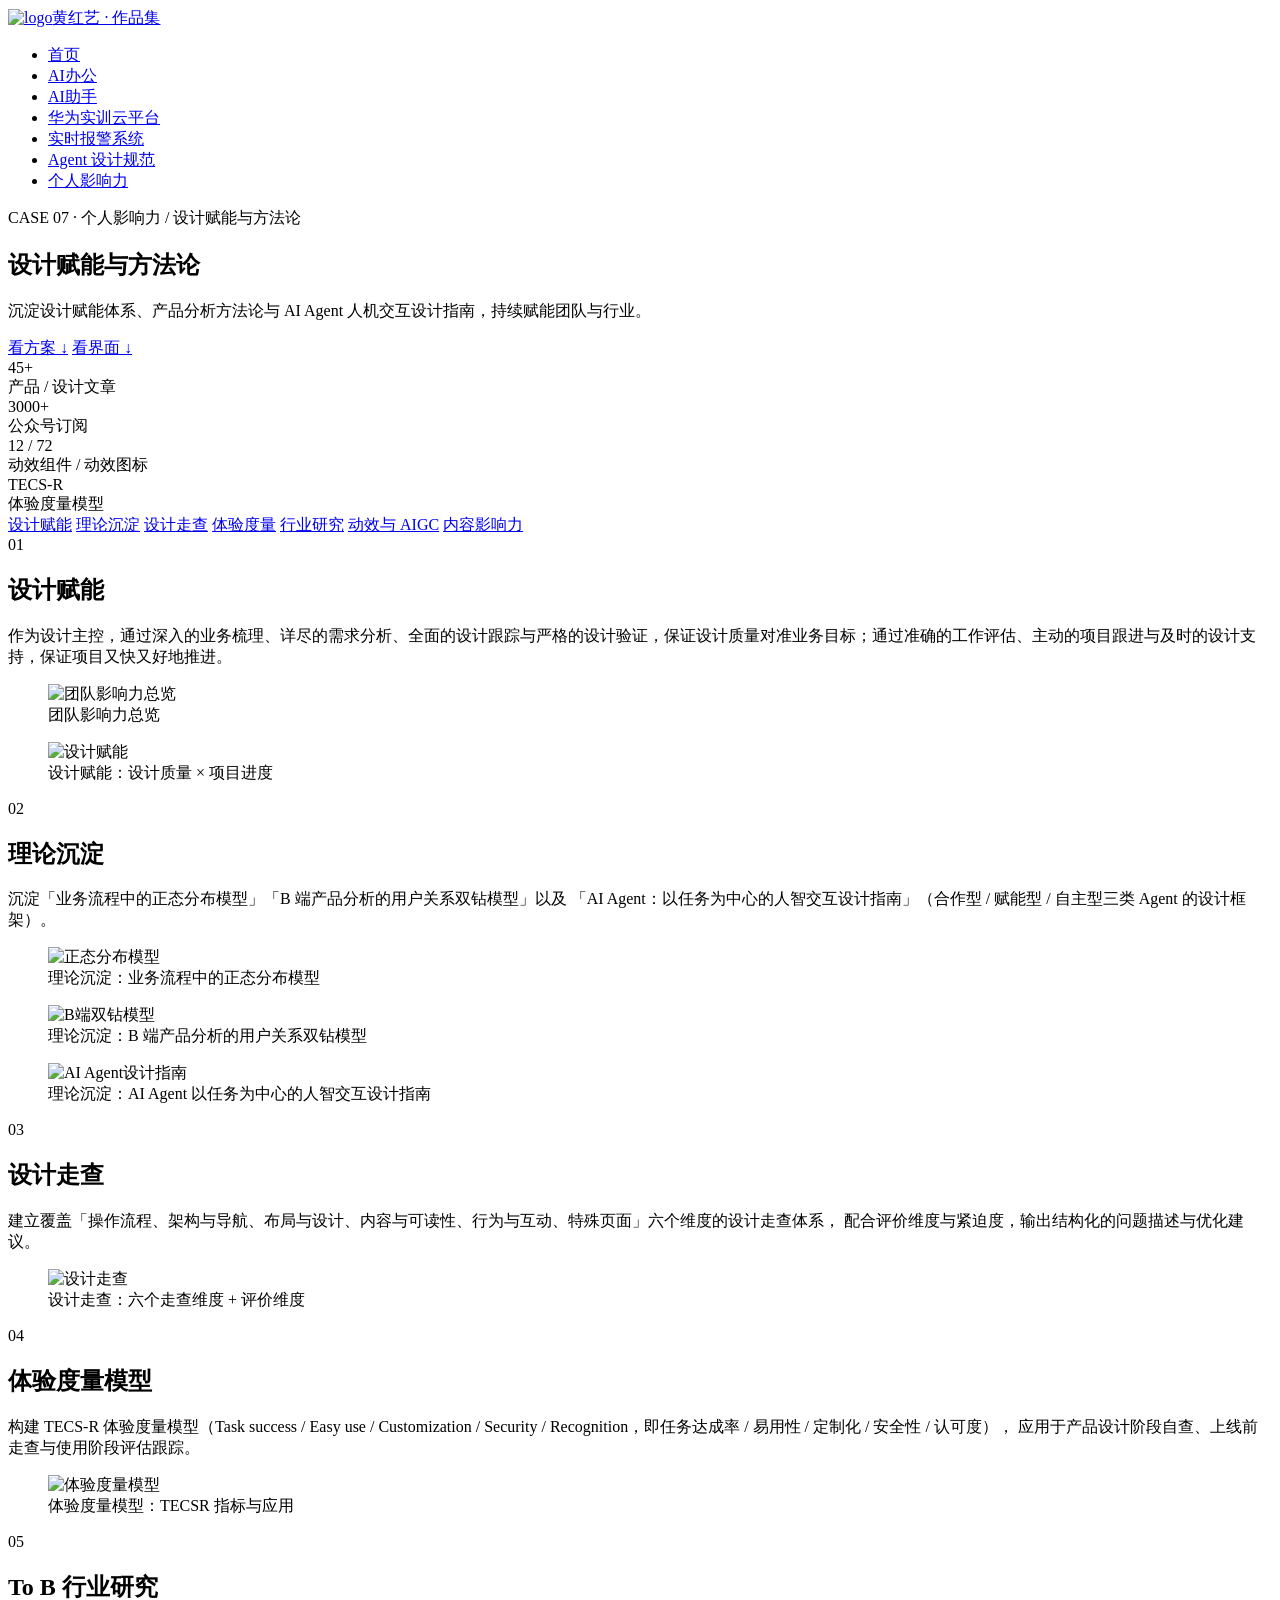
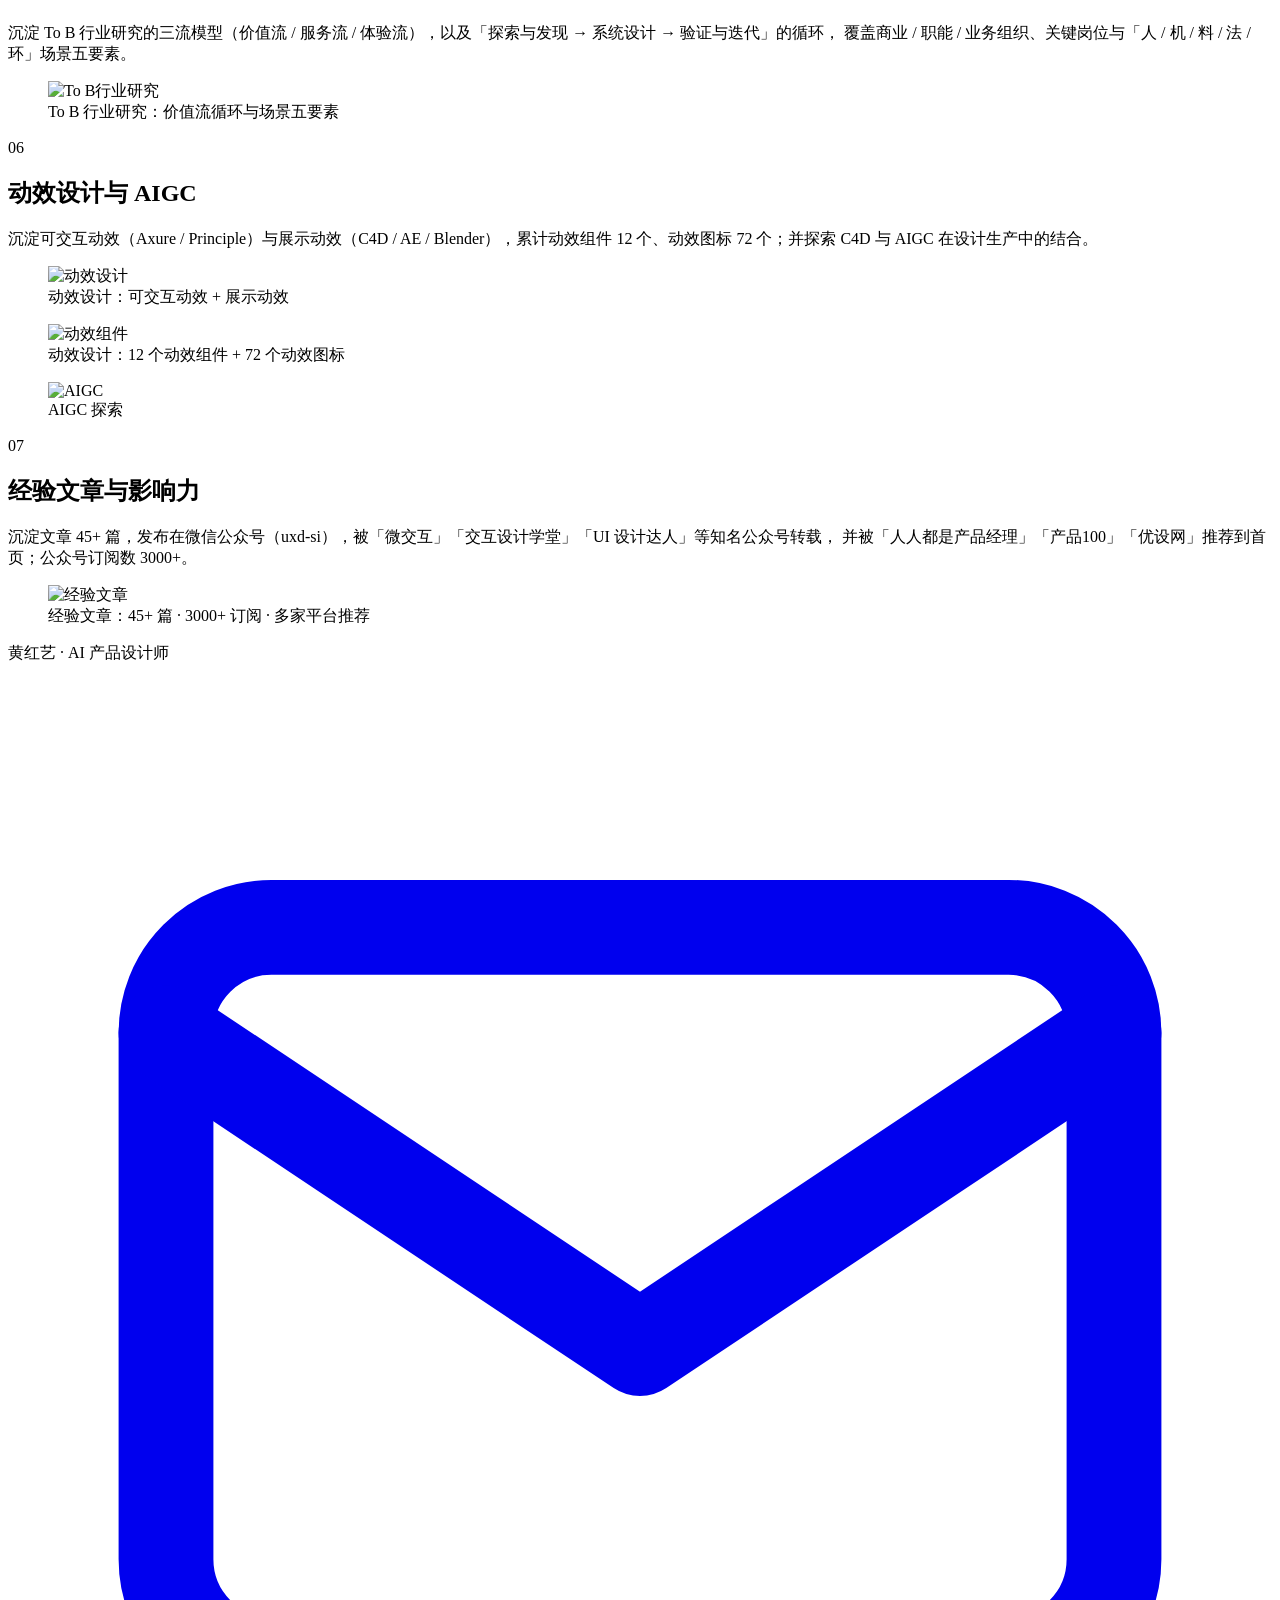
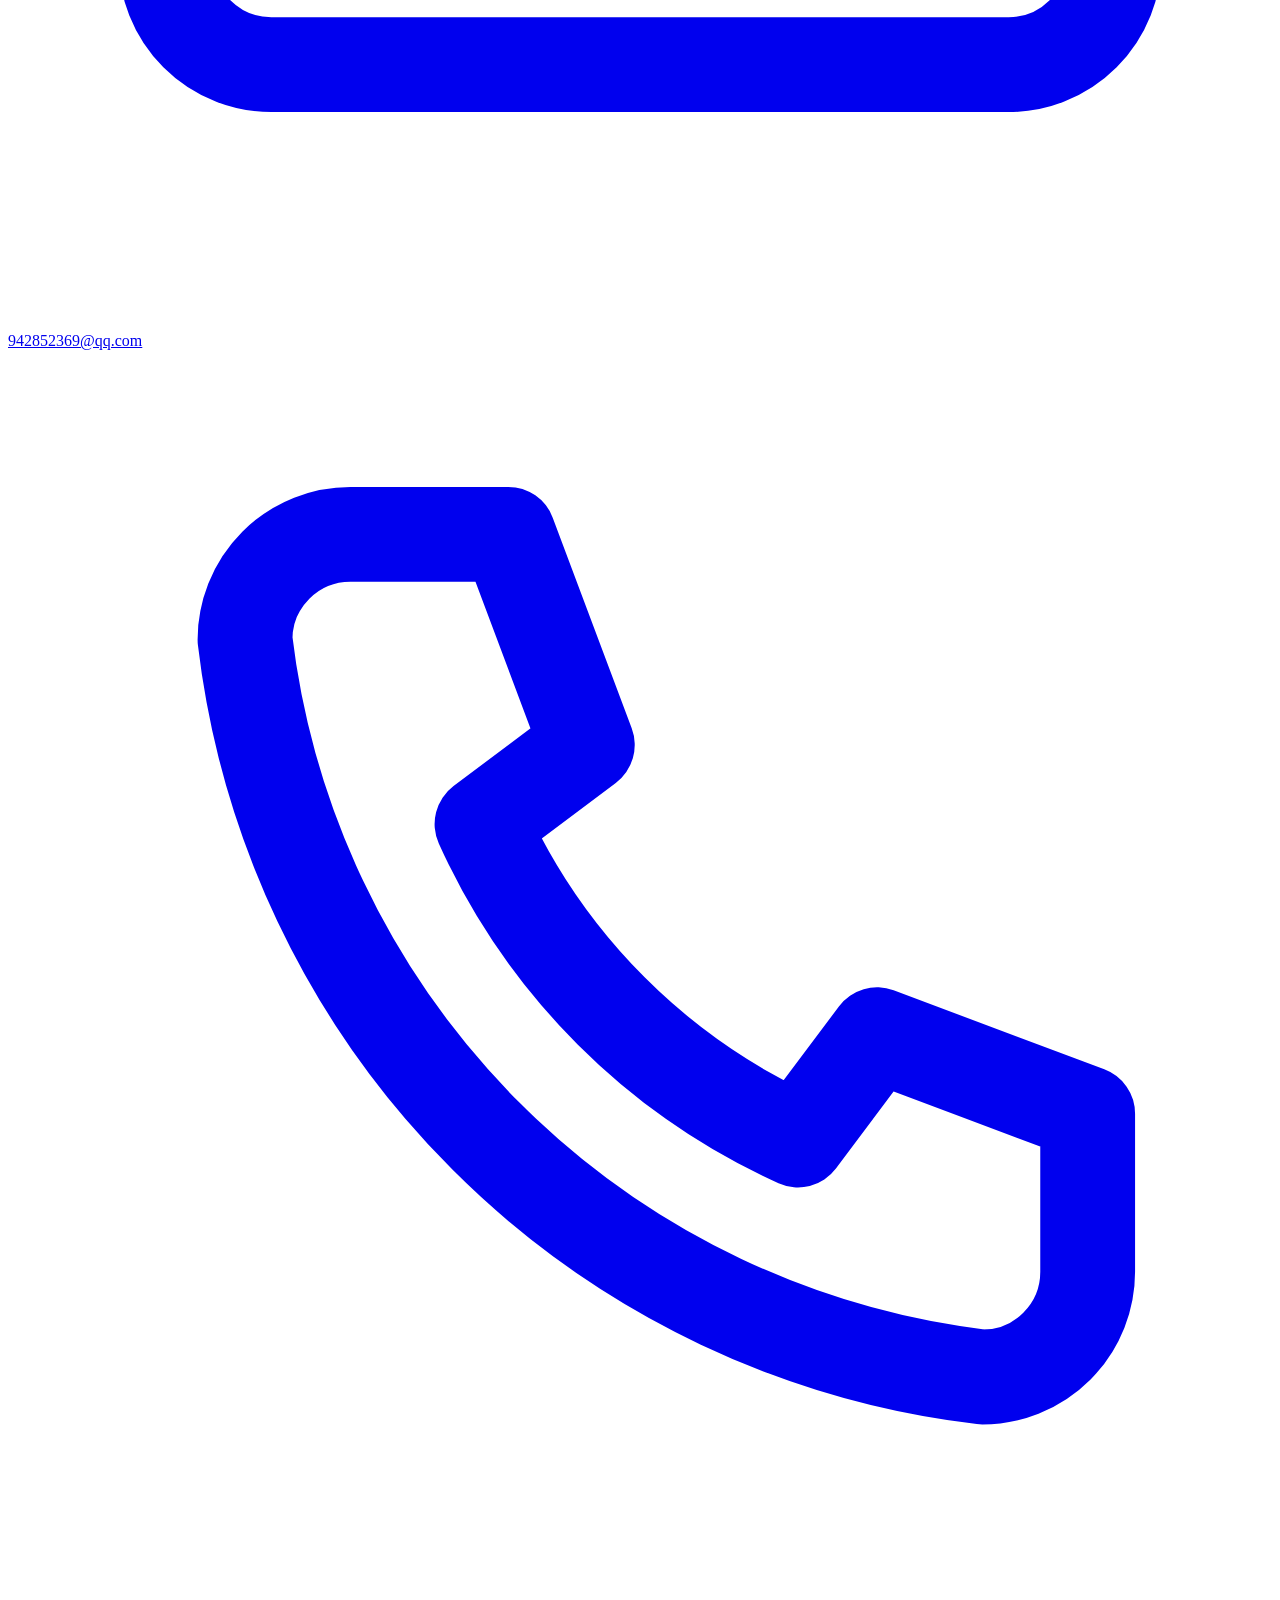
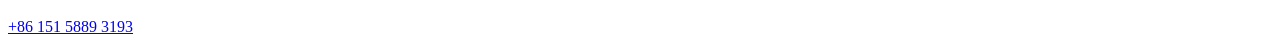
==== about-method/index.html @ c40023d9 "设计规范更名 Agent 设计规范；推演模块统一为图标+箭头+结论通栏；替换 9 张产品截图" ====
<!DOCTYPE html>
<html lang="zh-CN">
<head>
  <meta name="robots" content="noindex, nofollow">
  <meta charset="UTF-8">
  <meta name="viewport" content="width=device-width, initial-scale=1.0">
  <title>设计赋能与方法论 · 黄红艺作品集</title>
  <meta name="description" content="黄红艺的方法论沉淀：AI Agent 人机交互设计指南、体验度量模型、设计走查、45+ 篇产品/设计文章。">
  <link rel="stylesheet" href="../css/style.css">
  <link rel="stylesheet" href="../css/project-case.css">
</head>
<body class="project-case">

  <header class="site-header">
    <div class="container nav">
      <a class="brand" href="../index.html"><img src="../assets/img/logo.svg" alt="logo">黄红艺 · 作品集</a>
      <nav>
                <ul class="nav-links">
          <li><a href="../index.html">首页</a></li>
          <li><a href="../project-answer-work/index.html">AI办公</a></li>
          <li><a href="../project-answer/index.html">AI助手</a></li>
          <li><a href="../project-talent/index.html">华为实训云平台</a></li>
          <li><a href="../project-alarm/index.html">实时报警系统</a></li>
          <li><a href="../design-system/index.html">Agent 设计规范</a></li>
          <li><a href="index.html">个人影响力</a></li>
        </ul>
      </nav>
    </div>
  </header>

  <div class="page-scroll" id="pageScroll">

  <section class="project-hero">
    <div class="container">
      <div class="crumb">CASE 07 · 个人影响力 / 设计赋能与方法论</div>
      <h1>设计赋能与方法论</h1>
      <p class="lead">沉淀设计赋能体系、产品分析方法论与 AI Agent 人机交互设计指南，持续赋能团队与行业。</p>

      <div class="hero-actions">
        <a class="btn-pill btn-pill--primary" href="#m1">看方案 ↓</a>
        <a class="btn-pill" href="#m7">看界面 ↓</a>
      </div>
      <div class="stats">
        <div class="stat"><div class="num">45+</div><div class="label">产品 / 设计文章</div></div>
        <div class="stat"><div class="num">3000+</div><div class="label">公众号订阅</div></div>
        <div class="stat"><div class="num">12 / 72</div><div class="label">动效组件 / 动效图标</div></div>
        <div class="stat"><div class="num">TECS-R</div><div class="label">体验度量模型</div></div>
      </div>
    </div>
  </section>

  <nav class="toc" data-case-nav aria-label="章节索引">
    <div class="container toc__inner">
      <a href="#m1" data-spy="m1">设计赋能</a>
      <a href="#m2" data-spy="m2">理论沉淀</a>
      <a href="#m3" data-spy="m3">设计走查</a>
      <a href="#m4" data-spy="m4">体验度量</a>
      <a href="#m5" data-spy="m5">行业研究</a>
      <a href="#m6" data-spy="m6">动效与 AIGC</a>
      <a href="#m7" data-spy="m7">内容影响力</a>
    </div>
  </nav>


  <div class="container">

    <section class="module" id="m1">
      <div class="module-head"><span class="module-no">01</span><h2>设计赋能</h2></div>
      <p class="module-desc"><span class="ln">作为设计主控，通过深入的业务梳理、详尽的需求分析、全面的设计跟踪与严格的设计验证，保证设计质量对准业务目标；</span><span class="ln">通过准确的工作评估、主动的项目跟进与及时的设计支持，保证项目又快又好地推进。</span></p>
      <figure><img src="../assets/img/p49.webp" alt="团队影响力总览" loading="lazy" decoding="async" width="1600" height="900"><figcaption>团队影响力总览</figcaption></figure>
      <figure><img src="../assets/img/p50.webp" alt="设计赋能" loading="lazy" decoding="async" width="1600" height="900"><figcaption>设计赋能：设计质量 × 项目进度</figcaption></figure>
    </section>

    <section class="module" id="m2">
      <div class="module-head"><span class="module-no">02</span><h2>理论沉淀</h2></div>
      <p class="module-desc">
        沉淀「业务流程中的正态分布模型」「B 端产品分析的用户关系双钻模型」以及
        「AI Agent：以任务为中心的人智交互设计指南」（合作型 / 赋能型 / 自主型三类 Agent 的设计框架）。
      </p>
      <figure><img src="../assets/img/p51.webp" alt="正态分布模型" loading="lazy" decoding="async" width="1600" height="900"><figcaption>理论沉淀：业务流程中的正态分布模型</figcaption></figure>
      <figure><img src="../assets/img/p52.webp" alt="B端双钻模型" loading="lazy" decoding="async" width="1600" height="900"><figcaption>理论沉淀：B 端产品分析的用户关系双钻模型</figcaption></figure>
      <figure><img src="../assets/img/p53.webp" alt="AI Agent设计指南" loading="lazy" decoding="async" width="1600" height="900"><figcaption>理论沉淀：AI Agent 以任务为中心的人智交互设计指南</figcaption></figure>
    </section>

    <section class="module" id="m3">
      <div class="module-head"><span class="module-no">03</span><h2>设计走查</h2></div>
      <p class="module-desc">
        建立覆盖「操作流程、架构与导航、布局与设计、内容与可读性、行为与互动、特殊页面」六个维度的设计走查体系，
        配合评价维度与紧迫度，输出结构化的问题描述与优化建议。
      </p>
      <figure><img src="../assets/img/p54.webp" alt="设计走查" loading="lazy" decoding="async" width="1600" height="900"><figcaption>设计走查：六个走查维度 + 评价维度</figcaption></figure>
    </section>

    <section class="module" id="m4">
      <div class="module-head"><span class="module-no">04</span><h2>体验度量模型</h2></div>
      <p class="module-desc">
        构建 TECS-R 体验度量模型（Task success / Easy use / Customization / Security / Recognition，即任务达成率 / 易用性 / 定制化 / 安全性 / 认可度），
        应用于产品设计阶段自查、上线前走查与使用阶段评估跟踪。
      </p>
      <figure><img src="../assets/img/p55.webp" alt="体验度量模型" loading="lazy" decoding="async" width="1600" height="900"><figcaption>体验度量模型：TECSR 指标与应用</figcaption></figure>
    </section>

    <section class="module" id="m5">
      <div class="module-head"><span class="module-no">05</span><h2>To B 行业研究</h2></div>
      <p class="module-desc">
        沉淀 To B 行业研究的三流模型（价值流 / 服务流 / 体验流），以及「探索与发现 → 系统设计 → 验证与迭代」的循环，
        覆盖商业 / 职能 / 业务组织、关键岗位与「人 / 机 / 料 / 法 / 环」场景五要素。
      </p>
      <figure><img src="../assets/img/p56.webp" alt="To B行业研究" loading="lazy" decoding="async" width="1600" height="900"><figcaption>To B 行业研究：价值流循环与场景五要素</figcaption></figure>
    </section>

    <section class="module" id="m6">
      <div class="module-head"><span class="module-no">06</span><h2>动效设计与 AIGC</h2></div>
      <p class="module-desc"><span class="ln">沉淀可交互动效（Axure / Principle）与展示动效（C4D / AE / Blender），累计动效组件 12 个、动效图标 72 个；</span><span class="ln">并探索 C4D 与 AIGC 在设计生产中的结合。</span></p>
      <figure><img src="../assets/img/p57.webp" alt="动效设计" loading="lazy" decoding="async" width="1600" height="900"><figcaption>动效设计：可交互动效 + 展示动效</figcaption></figure>
      <figure><img src="../assets/img/p58.webp" alt="动效组件" loading="lazy" decoding="async" width="1600" height="900"><figcaption>动效设计：12 个动效组件 + 72 个动效图标</figcaption></figure>
      <figure><img src="../assets/img/p60.webp" alt="AIGC" loading="lazy" decoding="async" width="1600" height="900"><figcaption>AIGC 探索</figcaption></figure>
    </section>

    <section class="module" id="m7">
      <div class="module-head"><span class="module-no">07</span><h2>经验文章与影响力</h2></div>
      <p class="module-desc"><span class="ln">沉淀文章 45+ 篇，发布在微信公众号（uxd-si），被「微交互」「交互设计学堂」「UI 设计达人」等知名公众号转载， 并被「人人都是产品经理」「产品100」「优设网」推荐到首页；</span><span class="ln">公众号订阅数 3000+。</span></p>
      <figure><img src="../assets/img/p61.webp" alt="经验文章" loading="lazy" decoding="async" width="1600" height="900"><figcaption>经验文章：45+ 篇 · 3000+ 订阅 · 多家平台推荐</figcaption></figure>
    </section>

  </div>

  <footer class="site-footer">
    <div class="container">
      <span>黄红艺 · AI 产品设计师</span>
      <span class="footer-contact">
        <a href="mailto:942852369@qq.com"><svg viewBox="0 0 24 24" fill="none" stroke="currentColor" stroke-width="1.8" stroke-linecap="round" stroke-linejoin="round"><rect x="3" y="5" width="18" height="14" rx="2"/><path d="M3 7l9 6 9-6"/></svg>942852369@qq.com</a>
        <a href="tel:+8615158893193"><svg viewBox="0 0 24 24" fill="none" stroke="currentColor" stroke-width="1.8" stroke-linecap="round" stroke-linejoin="round"><path d="M6.5 3.5h3l1.5 4-2 1.5a12 12 0 0 0 6 6l1.5-2 4 1.5v3a2 2 0 0 1-2 2A16 16 0 0 1 4.5 5.5a2 2 0 0 1 2-2z"/></svg>+86 151 5889 3193</a>
      </span>
    </div>
  </footer>
  </div>

  <script src="../js/main.js"></script>
</body>
</html>
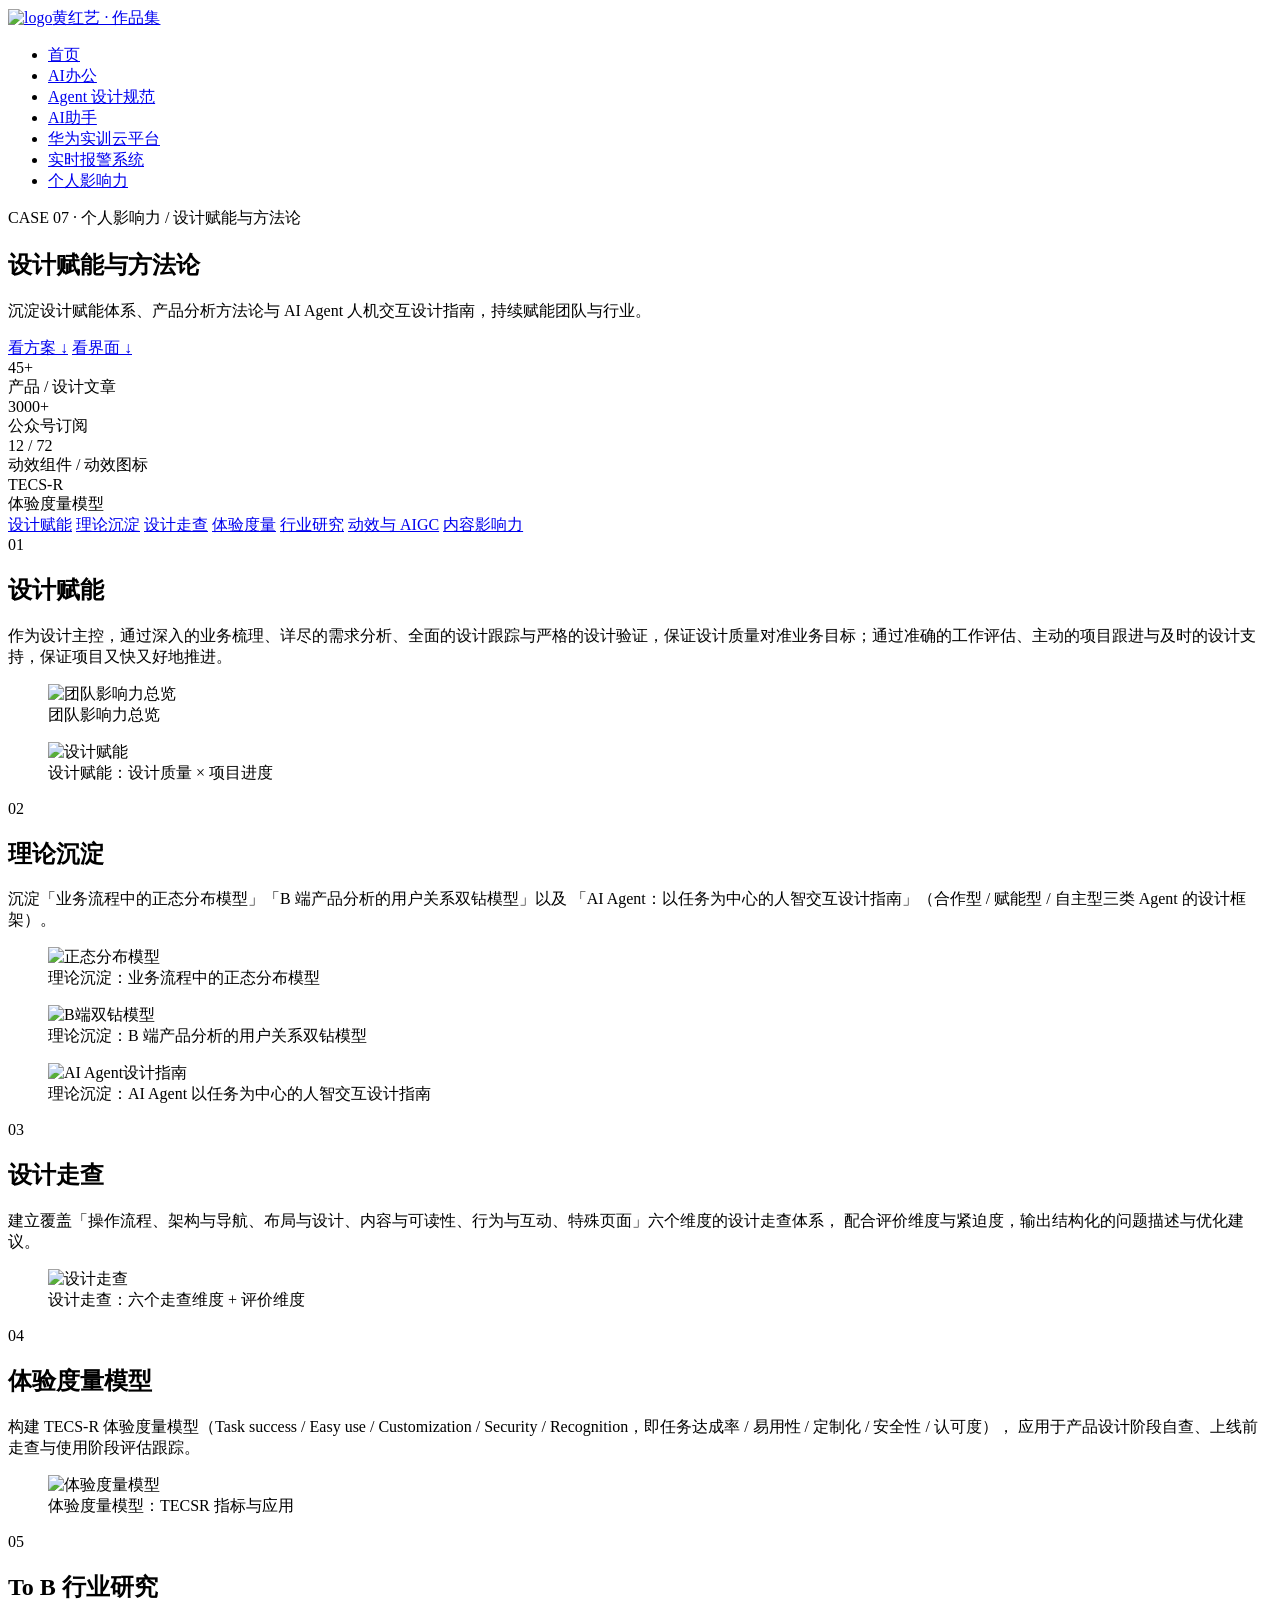
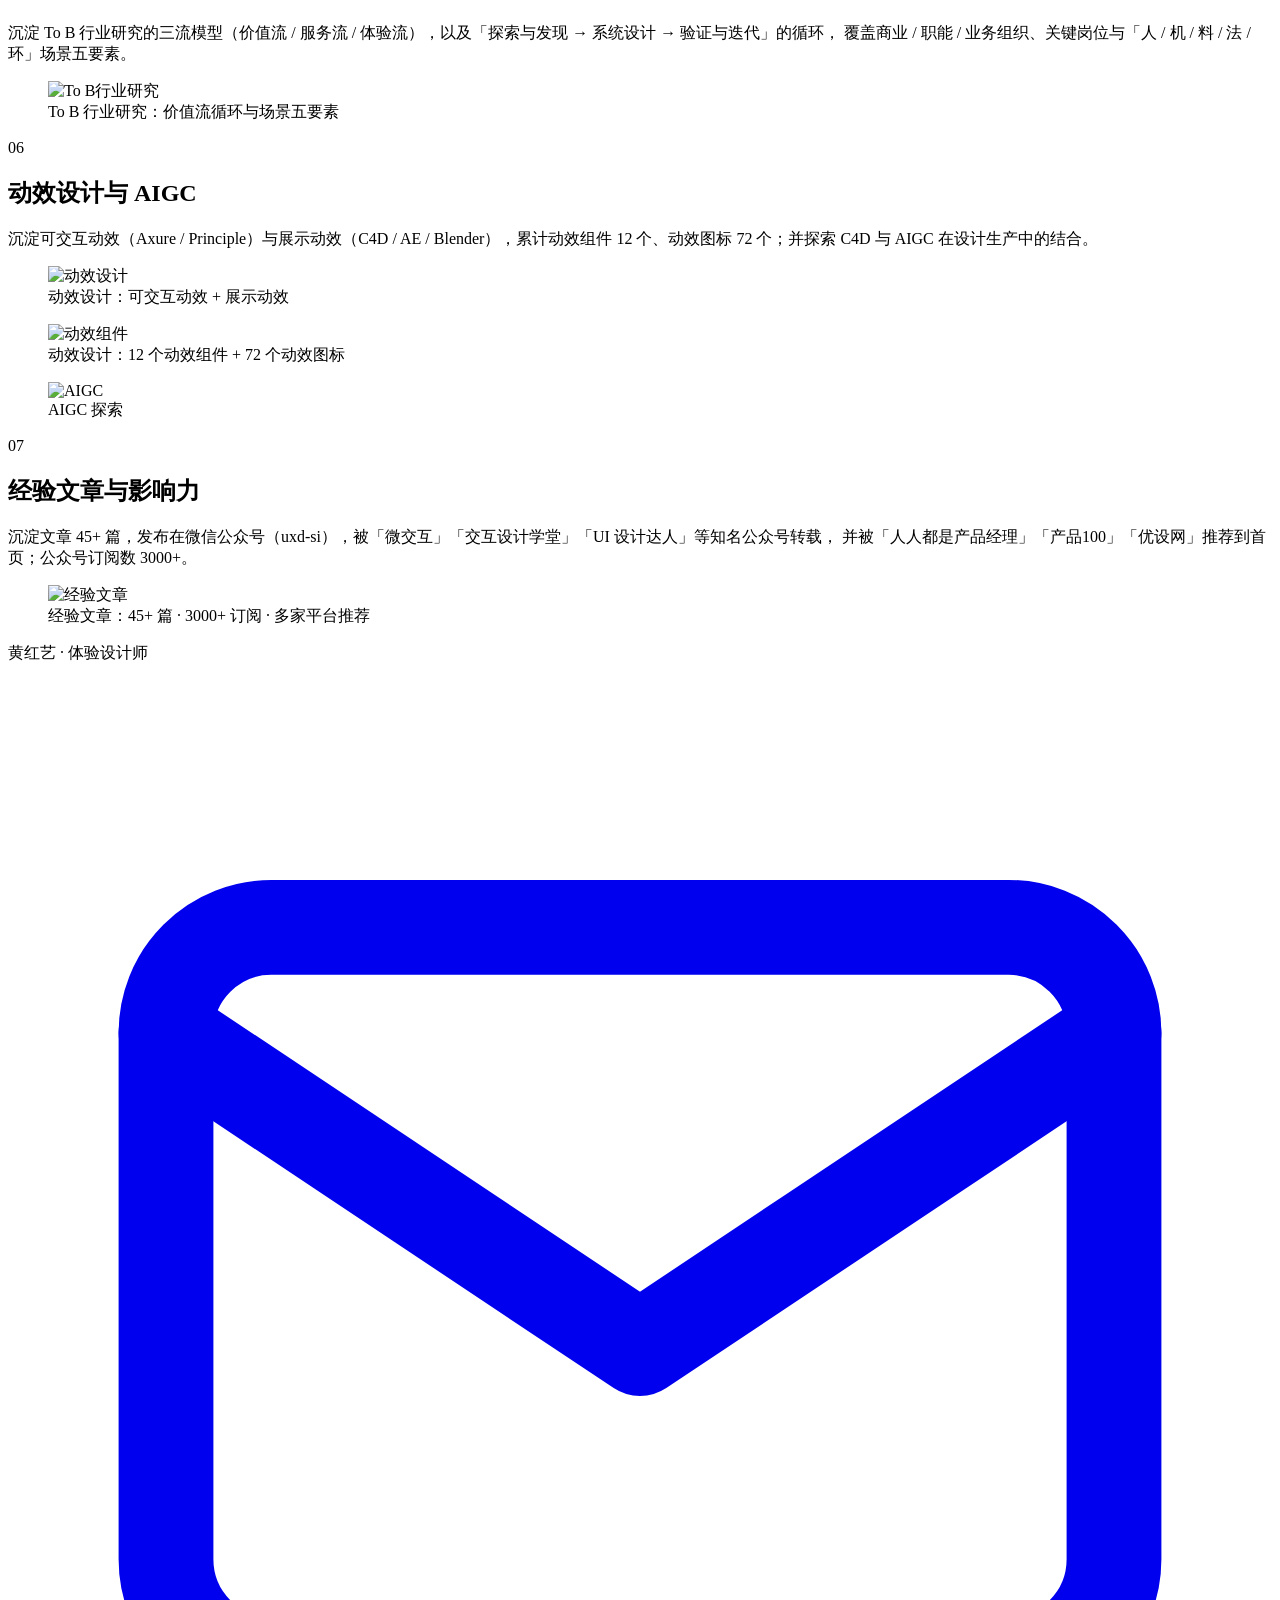
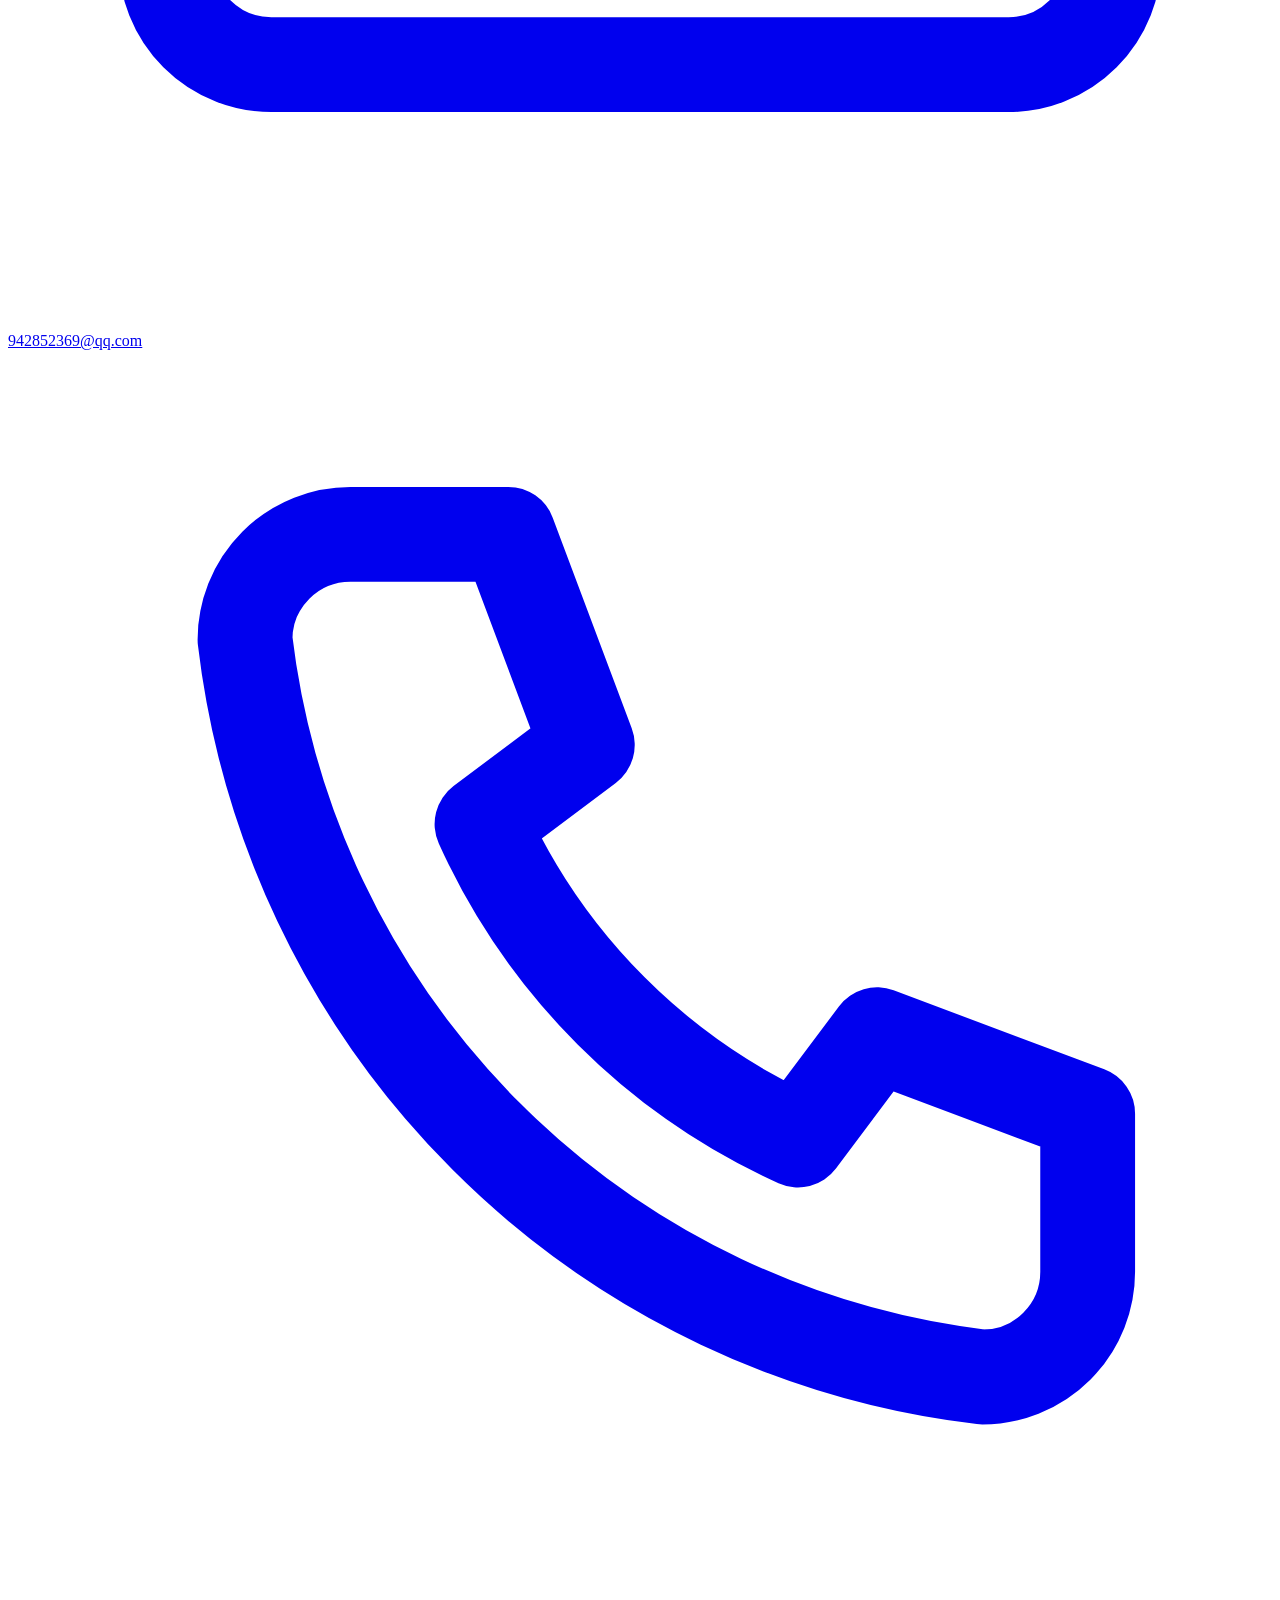
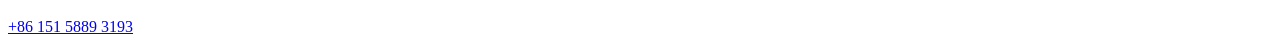
==== commit 19c582e3: "首页转向设计师视角；顶部导航顺序调整为 Agent 设计规范在 AI助手 之前" ====
--- a/about-method/index.html
+++ b/about-method/index.html
@@ -18,10 +18,10 @@
                 <ul class="nav-links">
           <li><a href="../index.html">首页</a></li>
           <li><a href="../project-answer-work/index.html">AI办公</a></li>
+          <li><a href="../design-system/index.html">Agent 设计规范</a></li>
           <li><a href="../project-answer/index.html">AI助手</a></li>
           <li><a href="../project-talent/index.html">华为实训云平台</a></li>
           <li><a href="../project-alarm/index.html">实时报警系统</a></li>
-          <li><a href="../design-system/index.html">Agent 设计规范</a></li>
           <li><a href="index.html">个人影响力</a></li>
         </ul>
       </nav>
@@ -127,7 +127,7 @@
 
   <footer class="site-footer">
     <div class="container">
-      <span>黄红艺 · AI 产品设计师</span>
+      <span>黄红艺 · 体验设计师</span>
       <span class="footer-contact">
         <a href="mailto:942852369@qq.com"><svg viewBox="0 0 24 24" fill="none" stroke="currentColor" stroke-width="1.8" stroke-linecap="round" stroke-linejoin="round"><rect x="3" y="5" width="18" height="14" rx="2"/><path d="M3 7l9 6 9-6"/></svg>942852369@qq.com</a>
         <a href="tel:+8615158893193"><svg viewBox="0 0 24 24" fill="none" stroke="currentColor" stroke-width="1.8" stroke-linecap="round" stroke-linejoin="round"><path d="M6.5 3.5h3l1.5 4-2 1.5a12 12 0 0 0 6 6l1.5-2 4 1.5v3a2 2 0 0 1-2 2A16 16 0 0 1 4.5 5.5a2 2 0 0 1 2-2z"/></svg>+86 151 5889 3193</a>
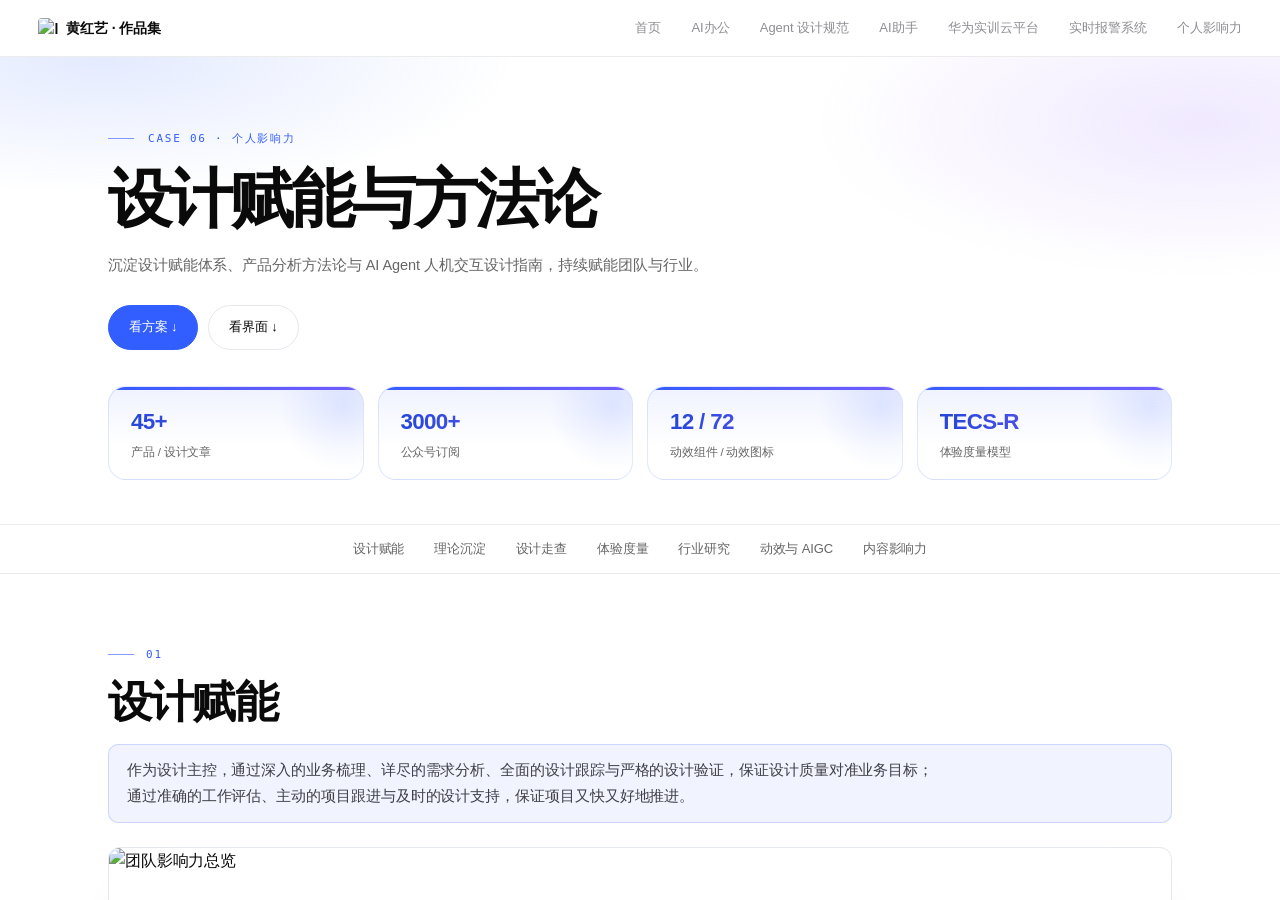
==== commit b0cb62a5: "作品集改版：亮点卡片、编号重排、顶部对齐与头像更新" ====
--- a/about-method/index.html
+++ b/about-method/index.html
@@ -32,7 +32,7 @@
 
   <section class="project-hero">
     <div class="container">
-      <div class="crumb">CASE 07 · 个人影响力 / 设计赋能与方法论</div>
+      <div class="crumb">CASE 06 · 个人影响力</div>
       <h1>设计赋能与方法论</h1>
       <p class="lead">沉淀设计赋能体系、产品分析方法论与 AI Agent 人机交互设计指南，持续赋能团队与行业。</p>
 
@@ -40,11 +40,11 @@
         <a class="btn-pill btn-pill--primary" href="#m1">看方案 ↓</a>
         <a class="btn-pill" href="#m7">看界面 ↓</a>
       </div>
-      <div class="stats">
-        <div class="stat"><div class="num">45+</div><div class="label">产品 / 设计文章</div></div>
-        <div class="stat"><div class="num">3000+</div><div class="label">公众号订阅</div></div>
-        <div class="stat"><div class="num">12 / 72</div><div class="label">动效组件 / 动效图标</div></div>
-        <div class="stat"><div class="num">TECS-R</div><div class="label">体验度量模型</div></div>
+      <div class="hero-highlights">
+        <div class="hl-card"><b>45+</b><span>产品 / 设计文章</span></div>
+        <div class="hl-card"><b>3000+</b><span>公众号订阅</span></div>
+        <div class="hl-card"><b>12 / 72</b><span>动效组件 / 动效图标</span></div>
+        <div class="hl-card"><b>TECS-R</b><span>体验度量模型</span></div>
       </div>
     </div>
   </section>
--- a/css/style.css
+++ b/css/style.css
@@ -0,0 +1,828 @@
+/* =========================================================
+   黄红艺 · 作品集 — 极简排版版（Editorial Minimal）
+   参考：Rauno Freiberg / Emil Kowalski / Mobbin
+   原则：黑白灰 / 超大字号 / 紧字距 / 细分割线 / 大量留白
+   ========================================================= */
+
+:root {
+  --bg: #ffffff;
+  --ink: #0a0a0a;
+  --ink-2: #3f3f46;
+  --muted: #8e8e93;
+  --muted-2: #aeaeb2;
+  --hair: #ececec;
+  --hair-strong: #d4d4d4;
+  --soft: #f6f6f6;
+  --max-w: 1120px;
+  --ease: cubic-bezier(.22, .7, .28, 1);
+  --font: -apple-system, BlinkMacSystemFont, "SF Pro Display", "SF Pro Text",
+          "Helvetica Neue", "PingFang SC", "Hiragino Sans GB",
+          "Microsoft YaHei", sans-serif;
+}
+
+* { box-sizing: border-box; margin: 0; padding: 0; }
+
+html { height: 100%; scroll-behavior: smooth; -webkit-text-size-adjust: 100%; }
+
+body {
+  font-family: var(--font);
+  color: var(--ink);
+  background: var(--bg);
+  font-size: 16px;
+  line-height: 1.6;
+  letter-spacing: -0.01em;
+  line-break: strict;
+  word-break: normal;
+  -webkit-font-smoothing: antialiased;
+  -moz-osx-font-smoothing: grayscale;
+  /* 页面本身不滚动：滚动交给 .page-scroll，滚动条只出现在顶栏下方 */
+  height: 100%;
+  display: flex;
+  flex-direction: column;
+  overflow: hidden;
+}
+
+/* 顶栏固定在上方，不参与滚动 */
+body > .site-header { flex: 0 0 auto; }
+
+/* 正文滚动区：占满顶栏以下的剩余高度 */
+.page-scroll {
+  flex: 1 1 auto;
+  min-height: 0;
+  overflow-y: auto;
+  overflow-x: clip;
+  scroll-behavior: smooth;
+  overscroll-behavior-y: contain;
+  -webkit-overflow-scrolling: touch;
+}
+
+img { max-width: 100%; display: block; }
+a { color: inherit; text-decoration: none; }
+::selection { background: var(--ink); color: #fff; }
+
+.container {
+  max-width: var(--max-w);
+  margin-left: auto; margin-right: auto;
+  padding-left: 28px; padding-right: 28px;
+}
+
+/* ---------- 排版规则：阅读宽度 / 断行 ---------- */
+h1, h2, h3 { text-wrap: balance; }
+p, figcaption, .fishbone .node-detail { text-wrap: pretty; }
+.h1-pre {
+  display: block;
+  margin-bottom: 10px;
+  font-size: .4em;
+  font-weight: 600;
+  line-height: 1.25;
+  letter-spacing: -.02em;
+  color: #1a1a1a;
+}
+.hero .intro, .project-hero .lead, .module .module-desc { text-wrap: balance; }
+.ln { display: block; }
+.hero .meta a, .hero .meta span,
+.footer-contact a,
+.stat .num, .tag, .badge,
+.index-no, .module-no { white-space: nowrap; }
+
+/* ---------- 小标签 ---------- */
+.eyebrow {
+  display: inline-block;
+  font-size: 11px;
+  font-weight: 500;
+  letter-spacing: .14em;
+  text-transform: uppercase;
+  color: var(--muted);
+}
+
+/* ---------- 顶部导航 ---------- */
+.site-header {
+  position: relative; z-index: 50;
+  background: rgba(255, 255, 255, .82);
+  -webkit-backdrop-filter: saturate(180%) blur(20px);
+  backdrop-filter: saturate(180%) blur(20px);
+  border-bottom: 1px solid var(--hair);
+}
+.site-header .container.nav {
+  max-width: none;
+  width: 100%;
+  padding-left: clamp(20px, 3vw, 40px);
+  padding-right: clamp(20px, 3vw, 40px);
+}
+.nav { display: flex; align-items: center; justify-content: space-between; height: 56px; }
+.nav .brand {
+  display: flex; align-items: center; gap: 8px;
+  flex: 0 0 auto; white-space: nowrap;
+  font-size: 14px; font-weight: 600; letter-spacing: -0.01em;
+}
+.nav .brand img { width: 20px; height: 20px; border-radius: 4px; }
+.nav-links { display: flex; gap: 30px; list-style: none; height: 100%; }
+.nav-links a {
+  position: relative;
+  display: flex; align-items: center; height: 100%;
+  font-size: 13px; color: var(--muted); letter-spacing: 0;
+  transition: color .2s var(--ease);
+}
+.nav-links a:hover { color: var(--ink); }
+.nav-links a.active { color: var(--ink); }
+.nav-links a.active::after {
+  content: "";
+  position: absolute; left: 0; right: 0; bottom: -1px;
+  height: 1px; background: var(--ink);
+}
+
+/* ---------- Hero ---------- */
+.hero { padding-top: 128px; padding-bottom: 96px; }
+.hero-top { display: flex; align-items: center; gap: 16px; margin-bottom: 32px; }
+.hero-avatar {
+  width: 48px; height: 48px; border-radius: 50%;
+  object-fit: cover; background: var(--soft);
+}
+.hero h1 {
+  font-size: clamp(56px, 10vw, 128px);
+  font-weight: 600;
+  letter-spacing: -0.05em;
+  line-height: 0.92;
+}
+.hero .role {
+  font-size: clamp(18px, 2.2vw, 24px);
+  color: var(--ink-2);
+  margin-top: 28px;
+  letter-spacing: -0.015em;
+}
+.hero .intro {
+  max-width: 1040px;
+  color: var(--muted);
+  font-size: 16px;
+  line-height: 1.7;
+  margin-top: 20px;
+}
+.hero .meta {
+  display: flex; flex-wrap: wrap; gap: 6px 26px;
+  margin-top: 36px;
+  font-size: 13px; color: var(--muted);
+}
+.hero .meta a, .hero .meta span {
+  display: inline-flex; align-items: center; gap: 6px;
+  color: var(--muted);
+}
+.hero .meta a { border-bottom: 1px solid transparent; transition: border-color .2s; }
+.hero .meta a:hover { border-bottom-color: var(--muted); }
+.hero .meta svg { width: 14px; height: 14px; flex: 0 0 auto; }
+.hero .tags { display: flex; flex-wrap: wrap; gap: 8px; margin-top: 24px; }
+.tag {
+  font-size: 11px; letter-spacing: .08em; text-transform: uppercase;
+  color: var(--muted);
+  border: 1px solid var(--hair);
+  border-radius: 99px;
+  padding: 5px 12px;
+}
+
+/* ---------- 通用区块 ---------- */
+.section { padding-top: 88px; padding-bottom: 88px; }
+.section-head { margin-bottom: 48px; }
+.section-head .eyebrow { display: block; margin-bottom: 14px; }
+.section-title {
+  font-size: clamp(32px, 4vw, 48px);
+  font-weight: 600;
+  letter-spacing: -0.035em;
+  line-height: 1.05;
+}
+
+/* ---------- 工作经历：鱼骨图（细线版） ---------- */
+.fishbone { position: relative; min-height: 460px; padding: 16px 0 40px; }
+.fishbone .spine {
+  position: absolute; left: 3%; right: 3%; top: 50%;
+  height: 1px; background: var(--hair-strong);
+}
+.fishbone .spine::after {
+  content: ""; position: absolute; right: -8px; top: 50%;
+  transform: translateY(-50%);
+  border: 6px solid transparent; border-left-color: var(--hair-strong);
+}
+.fishbone .now-label {
+  position: absolute; right: 3%; top: 50%;
+  transform: translate(18px, -170%);
+  font-size: 10px; font-weight: 500; letter-spacing: .14em;
+  text-transform: uppercase; color: var(--muted-2);
+}
+.fishbone .bone { position: absolute; top: 50%; width: 0; height: 0; z-index: 1; }
+.fishbone .dot {
+  position: absolute; left: -4px; top: -4px;
+  width: 8px; height: 8px; border-radius: 50%;
+  background: var(--ink);
+  box-shadow: 0 0 0 4px #fff;
+  z-index: 3;
+}
+.fishbone .rib {
+  position: absolute; left: -28px; top: 0;
+  width: 56px; height: 1px; background: var(--hair-strong);
+  transform-origin: center; z-index: 1;
+}
+.fishbone .bone.up .rib { transform: rotate(-28deg); }
+.fishbone .bone.down .rib { transform: rotate(28deg); }
+
+.fishbone .node {
+  position: absolute; left: 0;
+  transform: translateX(-50%);
+  width: 250px;
+  background: #fff;
+  border: 1px solid var(--hair);
+  border-radius: 10px;
+  padding: 18px 20px;
+  cursor: default; z-index: 2;
+  transition: border-color .3s var(--ease), transform .3s var(--ease), background .3s var(--ease);
+}
+.fishbone .bone.up .node { bottom: 56px; }
+.fishbone .bone.down .node { top: 56px; }
+.fishbone .node:hover {
+  border-color: var(--hair-strong);
+  transform: translateX(-50%) translateY(-3px);
+  background: #fff;
+  z-index: 6;
+}
+.fishbone .node .node-logo { margin-bottom: 14px; display: flex; align-items: center; min-height: 24px; }
+.fishbone .node .node-logo img { width: auto; max-width: 140px; object-fit: contain; display: block; }
+.fishbone .node .node-logo .logo-hikvision { height: 16px; }
+.fishbone .node .node-logo .logo-tuya { height: 22px; }
+.fishbone .node .node-logo .logo-huawei { height: 20px; }
+.fishbone .node .node-logo .logo-ruijie { height: 18px; }
+
+.fishbone .node .period {
+  display: block; font-size: 11px; color: var(--muted);
+  letter-spacing: .06em; font-variant-numeric: tabular-nums;
+}
+.fishbone .node .company {
+  display: block; font-size: 17px; font-weight: 600;
+  letter-spacing: -0.02em; margin: 4px 0 2px;
+}
+.fishbone .node .role { display: block; font-size: 13px; color: var(--muted); line-height: 1.5; }
+.fishbone .node-detail {
+  max-height: 0; opacity: 0; overflow: hidden;
+  font-size: 12.5px; line-height: 1.7; color: var(--muted);
+  border-top: 0 solid var(--hair);
+  transition: max-height .4s var(--ease), opacity .3s var(--ease),
+              margin .3s var(--ease), padding .3s var(--ease);
+}
+.fishbone .node:hover .node-detail {
+  max-height: 280px; opacity: 1;
+  margin-top: 12px; padding-top: 12px; border-top-width: 1px;
+}
+
+/* ---------- 项目索引（大字号列表） ---------- */
+.index { border-top: 1px solid var(--hair); }
+.index-row {
+  display: grid;
+  grid-template-columns: 56px 1fr 168px 32px;
+  align-items: center;
+  gap: 24px;
+  padding: 30px 0;
+  border-bottom: 1px solid var(--hair);
+  transition: padding-left .35s var(--ease);
+}
+.index-row:hover { padding-left: 14px; }
+.index-no {
+  font-size: 12px; color: var(--muted-2);
+  font-variant-numeric: tabular-nums; letter-spacing: .04em;
+}
+.index-kicker {
+  display: block;
+  margin-bottom: 6px;
+  font-size: 10px;
+  font-weight: 500;
+  letter-spacing: .14em;
+  color: var(--muted);
+  text-transform: uppercase;
+}
+.index-main h3 {
+  font-size: clamp(22px, 2.6vw, 32px);
+  font-weight: 600; letter-spacing: -0.025em; line-height: 1.2;
+}
+.index-main p { font-size: 13.5px; color: var(--muted); margin-top: 8px; }
+.index-thumb {
+  width: 168px; aspect-ratio: 16/9;
+  overflow: hidden; border-radius: 6px;
+  background: var(--soft);
+  transition: opacity .3s var(--ease), transform .35s var(--ease);
+}
+.index-h3-pre {
+  display: block;
+  margin-bottom: 2px;
+  font-size: .56em;
+  font-weight: 600;
+  line-height: 1.35;
+  letter-spacing: -.01em;
+  color: var(--ink-3);
+}
+.index-thumb img { width: 100%; height: 100%; object-fit: cover; }
+.index-row:hover .index-thumb { transform: scale(1.02); }
+.index-arrow { font-size: 18px; color: var(--muted-2); transition: transform .3s var(--ease), color .3s; }
+.index-row:hover .index-arrow { color: var(--ink); transform: translate(3px, -3px); }
+
+/* ---------- 项目详情页 ---------- */
+.project-hero { padding-top: 88px; padding-bottom: 64px; border-bottom: 1px solid var(--hair); }
+.project-hero .crumb { font-size: 12px; color: var(--muted); margin-bottom: 32px; letter-spacing: .02em; }
+.project-hero .crumb a { color: var(--muted); }
+.project-hero h1 {
+  font-size: clamp(36px, 5vw, 62px);
+  font-weight: 600;
+  letter-spacing: -0.045em;
+  line-height: 0.98;
+  text-wrap: balance;
+}
+.project-hero .lead {
+  max-width: none;
+  color: var(--ink-2);
+  font-size: 17px;
+  line-height: 1.7;
+  margin-top: 28px;
+}
+
+/* ---------- 章节索引 ---------- */
+.toc {
+  display: flex; flex-wrap: wrap; align-items: center;
+  gap: 8px 20px;
+  padding-top: 18px;
+  padding-bottom: 18px;
+  border-bottom: 1px solid var(--hair);
+  font-size: 13px;
+}
+.toc-label {
+  font-size: 11px; letter-spacing: .1em; text-transform: uppercase;
+  color: var(--muted-2);
+}
+.toc a { color: var(--muted); }
+.toc a:hover { color: var(--ink); }
+
+/* 数据行 */
+.stats {
+  display: grid;
+  grid-template-columns: repeat(auto-fit, minmax(190px, 1fr));
+  margin-top: 56px;
+  border-top: 1px solid var(--hair);
+  border-bottom: 1px solid var(--hair);
+}
+.stat {
+  display: grid;
+  grid-template-columns: auto 1fr;
+  grid-template-rows: auto auto;
+  column-gap: 14px;
+  row-gap: 2px;
+  align-items: center;
+  padding: 24px 24px 24px 0;
+}
+.stat .stat-icon {
+  grid-row: 1 / span 2;
+  width: 44px; height: 44px;
+  display: flex; align-items: center; justify-content: center;
+  border-radius: 10px;
+  background: var(--soft);
+  color: var(--ink);
+}
+.stat .stat-icon svg { width: 20px; height: 20px; display: block; }
+.stat .num {
+  font-size: 22px; font-weight: 600; letter-spacing: -0.03em;
+  line-height: 1.15; font-variant-numeric: tabular-nums;
+}
+.stat .label { font-size: 12px; color: var(--muted); margin-top: 2px; line-height: 1.4; }
+
+/* 模块 */
+.module { padding: 88px 0; border-bottom: 1px solid var(--hair); }
+.module:last-child { border-bottom: none; }
+.module .module-head { display: flex; align-items: baseline; gap: 20px; margin-bottom: 16px; }
+.module .module-no {
+  font-size: 12px; color: var(--muted-2);
+  letter-spacing: .08em; font-variant-numeric: tabular-nums;
+}
+.module h2 {
+  font-size: clamp(24px, 2.8vw, 36px);
+  font-weight: 600; letter-spacing: -0.03em; line-height: 1.15;
+}
+.module .module-desc {
+  color: var(--muted); font-size: 15.5px; line-height: 1.75;
+  margin-bottom: 32px; max-width: none;
+}
+.module figure { margin: 28px 0; }
+.module figure img {
+  width: 100%; height: auto;
+  border-radius: 6px;
+  background: var(--soft);
+}
+.module figcaption { color: var(--muted-2); font-size: 12px; margin-top: 10px; letter-spacing: .01em; }
+
+/* 结论清单（项目页，1px 分区） */
+.ledger { list-style: none; margin: 4px 0 8px; border-top: 1px solid var(--hair); }
+.ledger li {
+  display: grid; grid-template-columns: 88px 1fr; gap: 24px;
+  align-items: start;
+  padding-top: 18px;
+  padding-bottom: 18px;
+  border-bottom: 1px solid var(--hair);
+}
+.ledger .k {
+  font-size: 11px; color: var(--muted-2);
+  letter-spacing: .1em;
+  padding-top: 4px;
+}
+.ledger p { font-size: 14px; line-height: 1.8; color: var(--ink-2); }
+.ledger + .module-desc { margin-top: 32px; }
+
+/* 项目页叙事：流程 / 场景 / 结语 */
+.pipeline {
+  display: grid; grid-template-columns: repeat(3, 1fr);
+  column-gap: 32px;
+  border-top: 1px solid var(--hair);
+  margin-top: 32px;
+}
+.pipeline-step { padding: 20px 0 28px; }
+.pipeline-step:nth-child(n+4) { border-top: 1px solid var(--hair); }
+.pipeline-step .no {
+  font-size: 11px; letter-spacing: .1em;
+  color: var(--muted-2); font-variant-numeric: tabular-nums;
+}
+.pipeline .pipeline-step h3 {
+  font-size: 16px; font-weight: 600; line-height: 1.4;
+  letter-spacing: -0.01em; margin: 6px 0 8px;
+}
+.pipeline .pipeline-step p { font-size: 13px; line-height: 1.7; color: var(--muted); }
+
+.scenario {
+  display: grid; grid-template-columns: 1fr 1.2fr;
+  gap: 48px; align-items: start;
+  padding: 44px 0;
+  border-top: 1px solid var(--hair);
+}
+.scenario:first-of-type { border-top: none; padding-top: 0; }
+.scenario .scenario-copy h3 {
+  font-size: clamp(20px, 2.2vw, 26px); font-weight: 600;
+  line-height: 1.25; letter-spacing: -0.02em;
+}
+.scenario .scenario-copy p {
+  font-size: 14.5px; line-height: 1.8;
+  color: var(--muted); margin-top: 12px;
+}
+.scenario-figure figure { margin: 0; }
+.scenario-figure figure + figure { margin-top: 24px; }
+.scenario-figure img {
+  width: 100%; height: auto; display: block;
+  border-radius: 6px; background: var(--soft);
+}
+.scenario-figure figcaption {
+  color: var(--muted-2); font-size: 12px; margin-top: 10px;
+}
+.chapter .pullquote {
+  font-size: clamp(22px, 2.6vw, 30px); font-weight: 500;
+  line-height: 1.5; letter-spacing: -0.02em;
+  max-width: 860px;
+  margin: 48px 0 18px;
+  padding-top: 24px;
+  border-top: 1px solid var(--hair);
+}
+
+/* 章节内文（项目页的二级结构） */
+.chapter { margin-top: 8px; }
+.chapter h3 {
+  font-size: 19px; font-weight: 600; letter-spacing: -0.01em;
+  line-height: 1.4; margin: 44px 0 14px;
+}
+.chapter h3:first-child { margin-top: 4px; }
+.chapter h3 .idx {
+  font-size: 11px; color: var(--muted-2);
+  letter-spacing: .1em; margin-right: 12px;
+  font-variant-numeric: tabular-nums;
+}
+.chapter p {
+  font-size: 15px; line-height: 1.85;
+  color: var(--muted); max-width: 920px;
+}
+.chapter p + p { margin-top: 14px; }
+.chapter .ledger { margin-top: 22px; }
+.chapter .ledger + p { margin-top: 22px; }
+.chapter .product-grid { margin-top: 20px; }
+/* 真实产品界面 */
+.product-grid { display: grid; grid-template-columns: repeat(2, 1fr); gap: 28px 24px; margin-top: 8px; }
+.product-grid figure { margin: 0; }
+.product-grid img {
+  width: 100%; height: auto; display: block;
+  border-radius: 6px;
+  background: var(--soft);
+  transition: transform .4s var(--ease);
+}
+.product-grid figure:hover img { transform: translateY(-3px); }
+.product-grid figcaption { color: var(--muted-2); font-size: 12px; margin-top: 10px; line-height: 1.6; }
+
+/* ---------- 项目职责：设计驱动 / PD + UXD ---------- */
+.duty {
+  position: relative;
+  overflow: hidden;
+  background: #fafafa;
+  border-radius: 8px;
+  padding: 56px 48px;
+  display: grid;
+  grid-template-columns: 1fr auto 1.35fr;
+  gap: 36px;
+  align-items: center;
+  margin: 28px 0;
+}
+.duty::before, .duty::after {
+  content: "";
+  position: absolute;
+  width: 280px; height: 280px;
+  border-radius: 50%;
+  background: rgba(26, 60, 212, .10);
+  filter: blur(90px);
+  pointer-events: none;
+}
+.duty::before { top: -120px; left: -60px; }
+.duty::after { bottom: -140px; right: -80px; }
+
+.duty-left { position: relative; z-index: 1; }
+.duty-title {
+  font-size: clamp(24px, 2.9vw, 34px);
+  font-weight: 500;
+  line-height: 1.7;
+  letter-spacing: -0.02em;
+  color: var(--ink);
+  text-align: center;
+}
+.duty-title .hl { color: #3f5cff; font-weight: 700; }
+.duty-title b { font-weight: 600; }
+
+.duty-arrow {
+  width: 0; height: 0;
+  border-top: 9px solid transparent;
+  border-bottom: 9px solid transparent;
+  border-left: 15px solid #5b6cff;
+  opacity: .75;
+  filter: drop-shadow(0 0 6px rgba(91,108,255,.35));
+  justify-self: center;
+}
+
+.duty-right {
+  position: relative; z-index: 1;
+  display: flex; flex-direction: column;
+}
+.duty-row { display: flex; align-items: center; }
+.duty-row + .duty-row { margin-top: -34px; }
+
+.duty-role {
+  flex: 0 0 auto;
+  width: 160px; height: 160px;
+  border-radius: 50%;
+  display: flex; flex-direction: column;
+  align-items: center; justify-content: center;
+  color: #040b29; line-height: 1.1;
+}
+.duty-role b { font-size: 30px; font-weight: 700; letter-spacing: -0.02em; }
+.duty-role span { font-size: 14px; font-weight: 600; margin-top: 4px; }
+
+.duty-connector {
+  position: relative;
+  flex: 1 1 auto;
+  height: 0;
+  border-top: 1px dashed rgba(120, 124, 150, .45);
+  margin: 0 16px;
+}
+.duty-connector::after {
+  content: "";
+  position: absolute; right: -1px; top: -4px;
+  border: 4px solid transparent;
+  border-left-color: rgba(120, 124, 150, .6);
+}
+
+.duty-note {
+  flex: 0 0 auto; width: 210px;
+  font-size: 14px; color: var(--ink-2); line-height: 1.5;
+}
+.duty-caption {
+  width: 160px; text-align: center;
+  font-size: 15px; font-weight: 600; color: var(--ink);
+  margin-top: 18px;
+}
+
+.duty-row-pd .duty-role {
+  background: linear-gradient(150deg, rgba(203,182,246,.85), rgba(196,160,244,.45));
+}
+.duty-row-uxd .duty-role {
+  background: linear-gradient(150deg, rgba(176,220,250,.95), rgba(160,206,242,.55));
+}
+
+/* ---------- 图片懒加载 ---------- */
+img.lazy { opacity: 0; transition: opacity .5s var(--ease); }
+img.lazy.loaded { opacity: 1; }
+
+/* ---------- 个人优势 ---------- */
+.nowrap { white-space: nowrap; }
+.section-intro {
+  max-width: none;
+  margin-top: 16px;
+  color: var(--muted);
+  font-size: 16px;
+  line-height: 1.75;
+  text-wrap: pretty;
+}
+.strengths {
+  display: grid;
+  grid-template-columns: repeat(2, 1fr);
+  border-top: 1px solid var(--hair);
+}
+.strength {
+  padding: 40px 0;
+  border-bottom: 1px solid var(--hair);
+}
+.strength:nth-child(odd) { padding-right: 56px; }
+.strength:nth-child(even) { padding-left: 56px; border-left: 1px solid var(--hair); }
+.strength-top {
+  display: flex;
+  align-items: center;
+  gap: 26px;
+  margin-bottom: 24px;
+}
+.strength-icon {
+  flex: 0 0 auto;
+  display: flex;
+  align-items: center;
+  justify-content: center;
+  width: 64px; height: 64px;
+  border: 1px solid var(--hair);
+  border-radius: 16px;
+  background: var(--soft);
+  color: var(--ink);
+}
+.strength-icon svg { width: 28px; height: 28px; display: block; }
+.strength-heading {
+  display: flex;
+  flex-direction: column;
+  min-width: 0;
+}
+.strength .no {
+  display: block;
+  font-size: 11px; letter-spacing: .14em;
+  color: var(--muted-2); font-variant-numeric: tabular-nums;
+}
+.strength h3 {
+  margin: 4px 0 0;
+  font-size: 19px; font-weight: 600; letter-spacing: -0.01em;
+  line-height: 1.3;
+}
+.strength p { font-size: 14px; line-height: 1.85; color: var(--muted); max-width: none; }
+
+/* ---------- 页脚 ---------- */
+.site-footer {
+  padding: 56px 0;
+  border-top: 1px solid var(--hair);
+}
+.site-footer .container {
+  display: flex; flex-wrap: wrap; gap: 12px 32px;
+  justify-content: space-between;
+  font-size: 12px; color: var(--muted);
+}
+.site-footer a { color: var(--muted); border-bottom: 1px solid transparent; transition: border-color .2s; }
+.site-footer a:hover { border-bottom-color: var(--muted); }
+.footer-contact { display: flex; flex-wrap: wrap; gap: 8px 20px; }
+.footer-contact a { display: inline-flex; align-items: center; gap: 6px; }
+.footer-contact svg { width: 13px; height: 13px; flex: 0 0 auto; }
+
+/* ---------- 响应式 ---------- */
+@media (max-width: 900px) {
+  .nav-links { gap: 14px; }
+  .nav-links a { font-size: 12.5px; }
+  .index-row { grid-template-columns: 40px 1fr 128px 24px; gap: 16px; }
+  .index-thumb { width: 128px; }
+  .scenario { grid-template-columns: 1fr; gap: 24px; }
+}
+@media (max-width: 760px) {
+  body { font-size: 15px; }
+  .hero { padding-top: 80px; padding-bottom: 72px; }
+  .hero h1 { font-size: clamp(52px, 14vw, 76px); }
+  .hero .role { margin-top: 20px; }
+  .section { padding-top: 64px; padding-bottom: 64px; }
+  .section-head { margin-bottom: 32px; }
+  .nav { height: auto; padding-top: 10px; padding-bottom: 10px; flex-wrap: wrap; row-gap: 8px; }
+  .nav-links { flex-wrap: wrap; gap: 8px 12px; justify-content: flex-end; height: auto; }
+  .nav-links a { height: auto; padding: 4px 0; }
+  .fishbone { min-height: 0; padding: 8px 0 16px; }
+  .fishbone .spine, .fishbone .dot, .fishbone .rib, .fishbone .now-label { display: none; }
+  .fishbone .bone { position: static; width: auto; height: auto; margin-bottom: 14px; }
+  .fishbone .node { position: static; transform: none; width: 100%; }
+  .fishbone .bone.up .node, .fishbone .bone.down .node { top: auto; bottom: auto; }
+  .fishbone .node:hover { transform: none; }
+  .strengths { grid-template-columns: 1fr; }
+  .strength-top { gap: 18px; margin-bottom: 20px; }
+  .strength-icon { width: 56px; height: 56px; border-radius: 14px; }
+  .strength-icon svg { width: 24px; height: 24px; }
+  .strength:nth-child(odd) { padding-right: 0; }
+  .strength:nth-child(even) { padding-left: 0; border-left: 0; }
+  .index-row {
+    grid-template-columns: 32px 1fr 24px;
+    align-items: start;
+    padding: 22px 0;
+  }
+  .index-thumb { display: none; }
+  .index-main h3 { font-size: 22px; }
+  .index-arrow { align-self: start; margin-top: 4px; }
+  .project-hero { padding-top: 56px; padding-bottom: 44px; }
+  .project-hero h1 { font-size: clamp(32px, 9vw, 48px); }
+  .project-hero .lead { font-size: 15.5px; margin-top: 20px; }
+  .stats { grid-template-columns: 1fr; margin-top: 40px; }
+  .stat { padding: 18px 0; border-bottom: 1px solid var(--hair); }
+  .stat:last-child { border-bottom: none; }
+  .module { padding: 56px 0; }
+  .module .module-desc { font-size: 15px; }
+  .ledger li { grid-template-columns: 1fr; gap: 6px; }
+  .ledger .k { padding-top: 0; }
+  .chapter h3 { font-size: 18px; margin-top: 36px; }
+  .chapter h3 .idx { margin-right: 8px; }
+  .chapter p { font-size: 15px; }
+  .pipeline { grid-template-columns: 1fr; column-gap: 0; }
+  .pipeline-step:nth-child(n+4) { border-top: none; }
+  .pipeline-step + .pipeline-step { border-top: 1px solid var(--hair); }
+  .chapter .pullquote { margin: 32px 0 14px; padding-top: 20px; }
+  .duty { grid-template-columns: 1fr; padding: 32px 24px; gap: 22px; }
+  .duty-arrow { display: none; }
+  .duty-title { font-size: 24px; }
+  .duty-row + .duty-row { margin-top: -20px; }
+  .duty-row { flex-wrap: nowrap; }
+  .duty-role { width: 96px; height: 96px; }
+  .duty-role b { font-size: 20px; }
+  .duty-role span { font-size: 12px; }
+  .duty-connector { margin: 0 12px; }
+  .duty-note { width: auto; flex: 1 1 auto; font-size: 13px; }
+  .duty-caption { width: 96px; margin-top: 0; }
+  .product-grid { grid-template-columns: 1fr; }
+}
+
+/* ---------- 项目亮点卡片（案例页顶部四宫格） ---------- */
+.hero-highlights {
+  display: grid;
+  grid-template-columns: repeat(4, minmax(0, 1fr));
+  gap: 14px;
+  margin-top: 36px;
+}
+.hl-card {
+  position: relative;
+  padding: 22px 22px 18px;
+  border: 1px solid rgba(50, 93, 255, .14);
+  border-radius: 18px;
+  background:
+    linear-gradient(180deg, rgba(50, 93, 255, .075) 0%, rgba(255, 255, 255, 0) 62%),
+    #fff;
+  overflow: hidden;
+  transition: transform .3s var(--ease), border-color .3s var(--ease);
+}
+.hl-card::before {
+  content: "";
+  position: absolute;
+  left: 0; right: 0; top: 0;
+  height: 3px;
+  background: linear-gradient(90deg, var(--accent, #325dff), var(--accent-2, #7b5cff));
+}
+.hl-card::after {
+  content: "";
+  position: absolute;
+  top: -46px; right: -46px;
+  width: 132px; height: 132px;
+  border-radius: 50%;
+  background: radial-gradient(circle, rgba(50, 93, 255, .12), transparent 68%);
+  pointer-events: none;
+}
+.hl-card b {
+  display: block;
+  font-size: clamp(21px, 1.75vw, 26px);
+  font-weight: 700;
+  letter-spacing: -.03em;
+  line-height: 1.2;
+  white-space: nowrap;
+  background: linear-gradient(94deg, #2447d8 0%, #7b5cff 92%);
+  -webkit-background-clip: text;
+  background-clip: text;
+  -webkit-text-fill-color: transparent;
+  color: transparent;
+}
+.hl-card b small {
+  font-size: .46em;
+  font-weight: 600;
+  letter-spacing: 0;
+  color: var(--muted, #8e8e93);
+  -webkit-text-fill-color: var(--muted, #8e8e93);
+  margin-left: 3px;
+}
+.hl-card span {
+  display: block;
+  margin-top: 8px;
+  font-size: 11.5px;
+  line-height: 1.5;
+  color: var(--ink-3, #666);
+  white-space: nowrap;
+}
+.hl-card:hover {
+  transform: translateY(-3px);
+  border-color: var(--accent-line, rgba(50, 93, 255, .2));
+}
+@media (max-width: 900px) {
+  .hero-highlights { grid-template-columns: repeat(2, minmax(0, 1fr)); gap: 12px; margin-top: 30px; }
+}
+@media (max-width: 560px) {
+  .hero-highlights { grid-template-columns: minmax(0, 1fr); }
+  .hl-card { padding: 20px 18px 16px; }
+}
--- a/css/project-case.css
+++ b/css/project-case.css
@@ -0,0 +1,290 @@
+/* =========================================================
+   Project detail pages — visual system aligned with
+   the AI 通用办公 case page.
+   Scope: body.project-case
+   ========================================================= */
+
+body.project-case {
+  --accent: #325dff;
+  --accent-2: #7b5cff;
+  --accent-soft: #f1f3fe;
+  --accent-line: rgba(50, 93, 255, .2);
+  --ink-3: #666;
+  --ink-4: #9aa0ae;
+  --line: #e6e8ef;
+  --line-2: #eef0f6;
+  --mono: "SF Mono", ui-monospace, SFMono-Regular, Menlo, Consolas, monospace;
+}
+
+body.project-case ::selection { background: var(--accent); color: #fff; }
+
+/* ---------- Hero ---------- */
+body.project-case .project-hero {
+  position: relative;
+  padding-top: 64px;
+  padding-bottom: 44px;
+  border-bottom: 0;
+  overflow: hidden;
+  /* 与 AI办公（.case-hero）同一套底纹，保证切换项目时顶部观感一致 */
+  background:
+    radial-gradient(46% 42% at 8% 0%, rgba(86, 128, 255, .16), transparent 70%),
+    radial-gradient(42% 46% at 94% 14%, rgba(150, 100, 255, .14), transparent 72%),
+    #fff;
+}
+body.project-case .project-hero .container { position: relative; }
+
+body.project-case .crumb {
+  display: inline-flex;
+  align-items: center;
+  gap: 14px;
+  margin-bottom: 18px;
+  font-family: var(--mono);
+  font-size: 11px;
+  letter-spacing: .16em;
+  color: var(--accent);
+}
+body.project-case .crumb::before {
+  content: "";
+  width: 26px; height: 1px;
+  background: currentColor;
+  opacity: .6;
+}
+body.project-case .crumb a { color: var(--accent); }
+
+body.project-case .project-hero h1 {
+  font-size: clamp(38px, 5vw, 64px);
+  font-weight: 600;
+  line-height: 1.08;
+  letter-spacing: -.045em;
+  text-wrap: balance;
+}
+body.project-case .project-hero h1 em {
+  font-style: normal;
+  background: linear-gradient(94deg, #2447d8 4%, #325dff 40%, #7b5cff 92%);
+  -webkit-background-clip: text;
+  background-clip: text;
+  -webkit-text-fill-color: transparent;
+  color: transparent;
+}
+body.project-case .project-hero .hero-sub {
+  margin-top: 18px;
+  font-size: clamp(16px, 1.6vw, 20px);
+  font-weight: 600;
+  color: var(--ink-2);
+  letter-spacing: -.01em;
+}
+/* 副标题 + 导语时，导语贴近副标题，节奏与 AI办公 一致 */
+body.project-case .project-hero .hero-sub + .lead { margin-top: 14px; }
+
+body.project-case .project-hero .lead {
+  max-width: none;
+  margin-top: 18px;
+  color: var(--ink-3);
+  font-size: 14.5px;
+  line-height: 1.85;
+  letter-spacing: -.005em;
+}
+
+body.project-case .hero-actions {
+  display: flex;
+  flex-wrap: wrap;
+  gap: 10px;
+  margin-top: 26px;
+}
+body.project-case .btn-pill {
+  display: inline-flex;
+  align-items: center;
+  gap: 8px;
+  padding: 11px 20px;
+  border: 1px solid var(--line);
+  border-radius: 999px;
+  background: #fff;
+  color: var(--ink);
+  font-size: 13px;
+  transition: border-color .25s var(--ease), background .25s var(--ease), color .25s var(--ease);
+}
+body.project-case .btn-pill:hover { border-color: var(--ink); }
+body.project-case .btn-pill--primary {
+  border-color: var(--accent);
+  background: var(--accent);
+  color: #fff;
+}
+body.project-case .btn-pill--primary:hover { background: #1f47e8; border-color: #1f47e8; }
+
+body.project-case .stats {
+  display: grid;
+  grid-template-columns: repeat(4, minmax(0, 1fr));
+  margin-top: 34px;
+  border-top: 1px solid var(--line);
+  border-bottom: 0;
+}
+body.project-case .stat {
+  display: block;
+  padding: 18px 20px 0 0;
+  border-right: 1px solid var(--line-2);
+  border-bottom: 0;
+}
+body.project-case .stat:last-child { border-right: 0; }
+body.project-case .stat .stat-icon { display: none; }
+body.project-case .stat .num {
+  font-size: clamp(20px, 2.1vw, 27px);
+  font-weight: 600;
+  line-height: 1.15;
+  letter-spacing: -.02em;
+}
+body.project-case .stat .label {
+  margin-top: 8px;
+  color: var(--ink-3);
+  font-size: 12px;
+  line-height: 1.6;
+}
+
+/* ---------- Sticky chapter nav ---------- */
+body.project-case .toc {
+  position: sticky;
+  top: 0;
+  z-index: 40;
+  display: block;
+  max-width: none;
+  margin: 0;
+  padding: 0;
+  background: rgba(255, 255, 255, .88);
+  -webkit-backdrop-filter: saturate(180%) blur(18px);
+  backdrop-filter: saturate(180%) blur(18px);
+  border-top: 1px solid var(--hair);
+  border-bottom: 1px solid var(--hair);
+  font-size: 13px;
+}
+body.project-case .toc__inner {
+  position: relative;
+  padding: 0 28px;
+  display: flex;
+  align-items: center;
+  justify-content: center;
+  gap: 30px;
+  height: 48px;
+  overflow-x: auto;
+  scrollbar-width: none;
+}
+body.project-case .toc__inner::-webkit-scrollbar { display: none; }
+body.project-case .toc a {
+  position: relative;
+  display: flex;
+  align-items: center;
+  height: 100%;
+  flex: 0 0 auto;
+  color: var(--ink-3);
+  font-size: 13px;
+  white-space: nowrap;
+  transition: color .2s var(--ease);
+}
+body.project-case .toc a:hover { color: var(--ink); }
+body.project-case .toc a.is-active { color: var(--accent); }
+body.project-case .toc a.is-active::after {
+  content: "";
+  position: absolute;
+  left: 0; right: 0; bottom: 0;
+  height: 2px;
+  background: linear-gradient(90deg, var(--accent), var(--accent-2));
+}
+
+/* ---------- Sections ---------- */
+body.project-case .module {
+  padding: 72px 0;
+  scroll-margin-top: 110px;
+  border-bottom: 1px solid var(--line);
+}
+body.project-case .module:last-child { border-bottom: 0; padding-bottom: 88px; }
+body.project-case .module-head {
+  display: block;
+  margin-bottom: 18px;
+}
+body.project-case .module-no {
+  display: flex;
+  align-items: center;
+  gap: 12px;
+  color: var(--accent);
+  font-family: var(--mono);
+  font-size: 11px;
+  letter-spacing: .16em;
+  text-transform: uppercase;
+}
+body.project-case .module-no::before {
+  content: "";
+  width: 26px; height: 1px;
+  background: currentColor;
+  opacity: .6;
+}
+body.project-case .module h2 {
+  margin-top: 14px;
+  font-size: clamp(30px, 3.6vw, 44px);
+  font-weight: 600;
+  line-height: 1.1;
+  letter-spacing: -.04em;
+}
+body.project-case .module-desc {
+  max-width: none;
+  margin-bottom: 24px;
+  padding: 13px 18px;
+  border: 1px solid var(--accent-line);
+  border-radius: 10px;
+  background: var(--accent-soft);
+  color: var(--ink-2);
+  font-size: 14.5px;
+  line-height: 1.75;
+  letter-spacing: -.005em;
+}
+body.project-case .module-desc .ln { display: block; }
+body.project-case .module .module-desc ~ .module-desc {
+  padding: 0;
+  border: 0;
+  border-radius: 0;
+  background: transparent;
+  color: var(--ink-3);
+}
+body.project-case .module figure { margin: 24px 0 30px; }
+body.project-case .module figure img {
+  width: 100%;
+  height: auto;
+  border-radius: 12px;
+  border: 1px solid var(--line);
+  background: #fff;
+  box-shadow: 0 24px 60px -46px rgba(16, 24, 60, .45);
+}
+body.project-case .module figcaption {
+  margin-top: 9px;
+  color: var(--ink-4);
+  font-size: 12px;
+  line-height: 1.6;
+  letter-spacing: .005em;
+}
+
+/* Product screenshots */
+body.project-case .product-grid { gap: 22px; margin-top: 22px; }
+body.project-case .product-grid figure { margin: 0; }
+body.project-case .product-grid img {
+  border-radius: 12px;
+  border: 1px solid var(--line);
+}
+body.project-case .product-grid figcaption { color: var(--ink-4); }
+
+/* Small screens */
+@media (max-width: 900px) {
+  body.project-case .toc__inner { justify-content: flex-start; }
+  body.project-case .stats { grid-template-columns: repeat(2, minmax(0, 1fr)); }
+  body.project-case .stat:nth-child(2) { border-right: 0; }
+  body.project-case .stat:nth-child(n+3) { padding-top: 16px; border-top: 1px solid var(--line-2); }
+}
+@media (max-width: 760px) {
+  body.project-case .project-hero { padding-top: 44px; padding-bottom: 34px; }
+  body.project-case .project-hero h1 { font-size: clamp(32px, 9vw, 44px); }
+  body.project-case .project-hero .lead { font-size: 15px; margin-top: 16px; }
+  body.project-case .stats { grid-template-columns: 1fr; margin-top: 28px; }
+  body.project-case .stat { padding: 15px 0; border-right: 0; border-top: 1px solid var(--line-2); }
+  body.project-case .stat:first-child { border-top: 0; }
+  body.project-case .toc { position: static; }
+  body.project-case .toc__inner { flex-wrap: nowrap; justify-content: flex-start; gap: 22px; height: 44px; padding: 0 20px; overflow-x: auto; }
+  body.project-case .module { padding: 52px 0; }
+  body.project-case .module h2 { font-size: clamp(26px, 8vw, 34px); }
+  body.project-case .module-desc { padding: 12px 14px; font-size: 14px; }
+}
